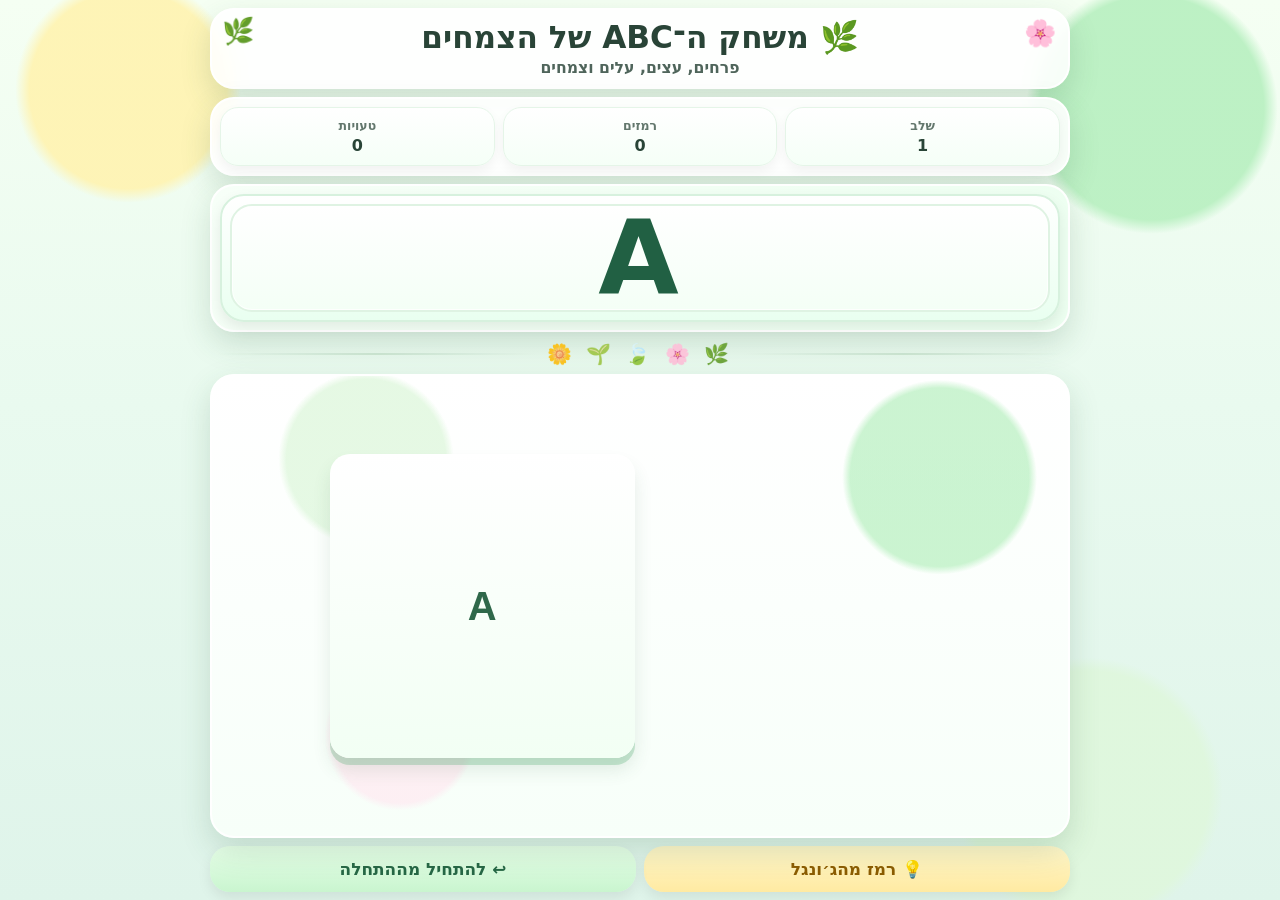
==== abc-game/index.html @ 8f7866b1 "Add ABC plants game" ====
<!DOCTYPE html><html lang="he" dir="rtl"><head><meta charset="UTF-8" /><meta name="viewport" content="width=device-width, initial-scale=1, viewport-fit=cover" /><title>משחק ה-ABC של הצמחים</title><style> :root{ --ink:#294437; --green:#2f9e63; --green2:#56c27e; --soft:#ecfff0; --soft2:#d8f5df; --bg1:#f5fff3; --bg2:#dff4ea; --shadow:0 12px 30px rgba(52,98,68,.18); } *{box-sizing:border-box;-webkit-tap-highlight-color:transparent} html,body{ margin:0; width:100%; height:100%; overflow:hidden; font-family:system-ui,-apple-system,"Segoe UI",Arial,sans-serif; color:var(--ink); background: radial-gradient(circle at 10% 10%, rgba(255,243,176,.9) 0 7%, transparent 8%), radial-gradient(circle at 90% 12%, rgba(186,240,194,.95) 0 8%, transparent 9%), radial-gradient(circle at 85% 88%, rgba(223,247,221,.95) 0 9%, transparent 10%), linear-gradient(180deg,var(--bg1) 0%, #e9faef 45%, var(--bg2) 100%); } body{ padding: max(8px, env(safe-area-inset-top)) max(8px, env(safe-area-inset-right)) max(8px, env(safe-area-inset-bottom)) max(8px, env(safe-area-inset-left)); } .app{ width:min(860px,100%); height:calc(100dvh - 16px); margin:0 auto; display:grid; grid-template-rows:auto auto auto auto 1fr auto; gap:8px; } .card{ background:rgba(255,255,255,.88); border:2px solid rgba(255,255,255,.96); border-radius:24px; box-shadow:var(--shadow); backdrop-filter:blur(10px); } header{ text-align:center; padding:10px 14px; background:linear-gradient(135deg,#ffffff, #edfce8 40%, #dbf6e4 100%); position:relative; overflow:hidden; } header::before, header::after{ position:absolute; font-size:26px; opacity:.95; } header::before{content:"🌿";top:6px;left:10px} header::after{content:"🌸";top:8px;right:12px} h1{ margin:0; font-size:clamp(1.25rem,4.5vw,1.95rem); line-height:1.1; } .subtitle{ margin-top:4px; font-size:clamp(.8rem,2.5vw,.98rem); opacity:.82; font-weight:700; } .status{ display:grid; grid-template-columns:1fr 1fr 1fr; gap:8px; padding:8px; } .box{ background:linear-gradient(180deg,#fff,#f5fff7); border-radius:18px; text-align:center; padding:10px 8px; box-shadow:0 5px 12px rgba(0,0,0,.05); font-weight:900; border:1px solid #e5f5e8; } .box .small{ display:block; margin-bottom:3px; font-size:.78rem; opacity:.72; font-weight:700; } .new-letter-card{ padding:8px; background:linear-gradient(135deg,#f7fff8,#ecfff0); } .new-letter-btn{ width:100%; border:0; border-radius:24px; padding:8px; font:inherit; cursor:pointer; color:var(--ink); background:linear-gradient(180deg,#ffffff,#e9fff0); box-shadow:0 6px 14px rgba(0,0,0,.08); border:2px solid #d7f1de; display:block; } .new-letter-big{ min-height:108px; border-radius:22px; display:grid; place-items:center; background:linear-gradient(180deg,#ffffff,#f4fff6); border:2px solid #dff3e3; box-shadow:inset 0 0 0 1px rgba(255,255,255,.8); font-size:clamp(4rem,16vw,6.5rem); font-weight:900; line-height:1; color:#216043; letter-spacing:.03em; } .divider-strip{ display:grid; grid-template-columns:1fr auto 1fr; align-items:center; gap:10px; padding:2px 6px 0; } .divider-line{ height:2px; border-radius:999px; background:linear-gradient(90deg, transparent, #cfe8d5, transparent); } .divider-decor{ font-size:clamp(1rem,3vw,1.25rem); letter-spacing:4px; opacity:.85; white-space:nowrap; } .board-wrap{ min-height:0; display:grid; place-items:center; padding:8px; background: radial-gradient(circle at 18% 18%, rgba(223,247,221,.8) 0 10%, transparent 11%), radial-gradient(circle at 85% 22%, rgba(186,240,194,.75) 0 11%, transparent 12%), radial-gradient(circle at 22% 78%, rgba(255,231,240,.65) 0 9%, transparent 10%), linear-gradient(180deg,#fff, #f7fff9); } .board{ width:min(100%,620px); height:100%; display:grid; align-content:center; justify-content:center; gap:clamp(6px,1.3vw,11px); direction:ltr; } .letter{ min-width:42px; min-height:42px; aspect-ratio:1; border:0; border-radius:20px; background:linear-gradient(180deg,#ffffff,#f2fff4); color:#2f684a; box-shadow: 0 7px 0 rgba(78,168,108,.28), 0 12px 18px rgba(52,98,68,.12); font-size:clamp(1.35rem,5vw,2.5rem); font-weight:900; cursor:pointer; user-select:none; touch-action:manipulation; transition:transform .12s ease, box-shadow .12s ease, background .2s ease, opacity .2s ease; } .letter:active{ transform:translateY(4px) scale(.98); box-shadow: 0 2px 0 rgba(78,168,108,.25), 0 5px 10px rgba(52,98,68,.10); } .letter.done{ background:linear-gradient(180deg,#dcfff0,#c8ffe8); color:#167b58; opacity:.92; box-shadow: 0 4px 0 rgba(78,194,140,.25), 0 8px 12px rgba(78,194,140,.10); pointer-events:none; } .letter.wrong{ animation:shake .28s linear; background:linear-gradient(180deg,#ffe8ef,#ffd3df); color:#b23658; } .letter.hinting{ position:relative; z-index:2; animation:pulse 1s ease-in-out 3; background:linear-gradient(180deg,#fff8d5,#fff0a7); outline:4px solid rgba(255,205,82,.45); } .buttons{ display:grid; grid-template-columns:1fr 1fr; gap:8px; } .action{ width:100%; border:0; border-radius:20px; padding:13px 8px; font:inherit; font-size:clamp(.92rem,2.8vw,1.06rem); font-weight:900; cursor:pointer; box-shadow:0 6px 14px rgba(0,0,0,.08); } .hint-button{ background:linear-gradient(180deg,#fff7cb,#ffeaa2); color:#8c5c00; } .reset-button{ background:linear-gradient(180deg,#e8ffe9,#c9f5cf); color:#266745; } .overlay{ position:fixed; inset:0; z-index:25; display:none; place-items:center; padding:18px; background:rgba(38,82,58,.28); backdrop-filter:blur(6px); } .overlay.show{display:grid} .modal{ width:min(450px,100%); padding:24px 18px; border-radius:30px; background:linear-gradient(180deg,#fff, #f6fff8 60%, #edf9f2); box-shadow:0 24px 70px rgba(30,41,59,.25); text-align:center; border:2px solid #fff; } .modal .big-guide{ font-size:56px; margin-bottom:6px; } .modal h2{ margin:0 0 8px; font-size:clamp(1.75rem,8vw,2.9rem); color:#2f7a52; } .modal p{ margin:0 0 18px; font-size:1rem; font-weight:700; line-height:1.5; } .modal button{ width:100%; border:0; border-radius:18px; padding:14px; font:inherit; font-weight:900; cursor:pointer; } .continue-button{ background:linear-gradient(180deg,#56c27e,#2f9e63); color:#fff; } .confirm-buttons{ display:grid; grid-template-columns:1fr 1fr; gap:8px; } .no-button{ background:#ecf5ef; color:var(--ink); } .yes-button{ background:#2f9e63; color:#fff; } .celebration{ position:fixed; inset:0; z-index:15; overflow:hidden; pointer-events:none; } .confetti{ position:absolute; top:-30px; font-size:24px; animation:fall 1.9s linear forwards; } @keyframes shake{ 0%,100%{transform:translateX(0)} 25%{transform:translateX(-7px)} 75%{transform:translateX(7px)} } @keyframes pulse{ 0%,100%{transform:scale(1)} 50%{transform:scale(1.12)} } @keyframes fall{ to{ transform:translateY(110vh) rotate(600deg); opacity:.9; } } @media (max-width:720px){ .new-letter-big{ min-height:92px; } } @media (max-width:560px){ .app{ height:calc(100dvh - 12px); gap:6px; } .card{border-radius:18px} header{padding:8px 10px} .status{padding:6px;gap:6px} .box{padding:8px 4px} .board-wrap{padding:6px} .letter{border-radius:15px} .action{padding:11px 5px} } @media (max-height:700px){ .subtitle{display:none} header{padding-block:6px} .board{gap:5px} .action{padding:9px 5px} .new-letter-big{min-height:76px;font-size:clamp(3.1rem,12vw,4.8rem)} } </style></head><body><main class="app"><header class="card"><h1>🌿 משחק ה־ABC של הצמחים</h1><div class="subtitle">פרחים, עצים, עלים וצמחים</div></header><section class="card status"><div class="box"><span class="small">שלב</span><span id="levelBox">1</span></div><div class="box"><span class="small">רמזים</span><span id="hintCount">0</span></div><div class="box"><span class="small">טעויות</span><span id="wrongCount">0</span></div></section><section class="card new-letter-card"><button id="newLetterBtn" class="new-letter-btn" type="button" aria-label="האות החדשה של השלב"><div class="new-letter-big" id="newLetterText">A</div></button></section><section class="divider-strip" aria-hidden="true"><div class="divider-line"></div><div class="divider-decor">🌿 🌸 🍃 🌱 🌼</div><div class="divider-line"></div></section><section class="card board-wrap"><div id="board" class="board" aria-label="לוח אותיות"></div></section><div class="buttons"><button id="hintBtn" class="action hint-button" type="button">💡 רמז מהג׳ונגל</button><button id="resetBtn" class="action reset-button" type="button">↩️ להתחיל מההתחלה</button></div></main><div id="celebration" class="celebration" aria-hidden="true"></div><div id="resultOverlay" class="overlay" role="dialog" aria-modal="true"><div class="modal"><div class="big-guide">🪴</div><h2 id="resultTitle">כל הכבוד! 🎉</h2><p id="resultText"></p><button id="nextBtn" class="continue-button" type="button">המשך</button></div></div><div id="resetOverlay" class="overlay" role="dialog" aria-modal="true"><div class="modal"><div class="big-guide">🌸</div><h2>להתחיל מההתחלה?</h2><p>אם תלחצי כן, נחזור לשלב הראשון שבו יש רק את האות A.</p><div class="confirm-buttons"><button id="cancelResetBtn" class="no-button" type="button">לא</button><button id="confirmResetBtn" class="yes-button" type="button">כן</button></div></div></div><script> (() => { const alphabet = "ABCDEFGHIJKLMNOPQRSTUVWXYZ".split(""); const board = document.getElementById("board"); const levelBox = document.getElementById("levelBox"); const hintCountEl = document.getElementById("hintCount"); const wrongCountEl = document.getElementById("wrongCount"); const newLetterText = document.getElementById("newLetterText"); const newLetterBtn = document.getElementById("newLetterBtn"); const hintBtn = document.getElementById("hintBtn"); const resetBtn = document.getElementById("resetBtn"); const resultOverlay = document.getElementById("resultOverlay"); const resultTitle = document.getElementById("resultTitle"); const resultText = document.getElementById("resultText"); const nextBtn = document.getElementById("nextBtn"); const resetOverlay = document.getElementById("resetOverlay"); const cancelResetBtn = document.getElementById("cancelResetBtn"); const confirmResetBtn = document.getElementById("confirmResetBtn"); const celebration = document.getElementById("celebration"); let stageSize = Number(localStorage.getItem("abc-share-plants-visible") || 1); stageSize = Math.max(1, Math.min(stageSize, 26)); let expectedIndex = 0; let hintClicks = 0; let wrongClicks = 0; let hintStage = 0; let inactivityTimer = null; let boardPassed = false; function speakLetter(letter) { if (!("speechSynthesis" in window)) return; window.speechSynthesis.cancel(); const utterance = new SpeechSynthesisUtterance(letter); utterance.lang = "en-US"; utterance.rate = 0.7; utterance.pitch = 1; utterance.volume = 1; const voices = window.speechSynthesis.getVoices(); const englishVoice = voices.find( voice => voice.lang && voice.lang.toLowerCase() === "en-us" ) || voices.find( voice => voice.lang && voice.lang.toLowerCase().startsWith("en") ); if (englishVoice) utterance.voice = englishVoice; window.speechSynthesis.speak(utterance); } function currentLetters() { return alphabet.slice(0, stageSize); } function newestLetter() { return alphabet[stageSize - 1]; } function updateNewLetterCard() { newLetterText.textContent = newestLetter(); } function shuffle(items) { const arr = [...items]; for (let i = arr.length - 1; i > 0; i--) { const j = Math.floor(Math.random() * (i + 1)); [arr[i], arr[j]] = [arr[j], arr[i]]; } return arr; } function columnsFor(total) { if (total <= 4) return 2; if (total <= 9) return 3; if (total <= 16) return 4; if (total <= 25) return 5; return 6; } function jungleSay(text) { } function resetBoardState() { expectedIndex = 0; hintClicks = 0; wrongClicks = 0; hintStage = 0; boardPassed = false; hintCountEl.textContent = "0"; wrongCountEl.textContent = "0"; levelBox.textContent = String(stageSize); updateNewLetterCard(); resultOverlay.classList.remove("show"); resetOverlay.classList.remove("show"); renderBoard(); updateStartMessage(); resetIdleHint(); } function renderBoard() { const letters = currentLetters(); board.innerHTML = ""; board.style.gridTemplateColumns = `repeat(${columnsFor(letters.length)}, minmax(42px, 1fr))`; shuffle(letters).forEach(letter => { const button = document.createElement("button"); button.type = "button"; button.className = "letter"; button.textContent = letter; button.dataset.letter = letter; button.addEventListener("click", () => choose(button, letter)); board.appendChild(button); }); } function updateStartMessage() { if (stageSize === 1) { jungleSay("היי! אני צמח הג׳ונגל. לחצי על A כדי להתחיל 🌱"); } else { jungleSay("קדימה! איזו אות מתחילה את ה־ABC? 🍃"); } } function choose(button, letter) { speakLetter(letter); const letters = currentLetters(); const wanted = letters[expectedIndex]; clearTimeout(inactivityTimer); if (letter === wanted) { button.classList.remove("hinting"); button.classList.add("done"); expectedIndex++; hintStage = 0; if (expectedIndex === letters.length) { jungleSay("יופי! סיימת את כל הלוח! 🌴"); setTimeout(finishBoard, 300); return; } const previous = letters[expectedIndex - 1]; jungleSay(`כל הכבוד! מה בא אחרי ${previous}? 🌿`); resetIdleHint(); return; } wrongClicks++; wrongCountEl.textContent = String(wrongClicks); button.classList.remove("wrong"); void button.offsetWidth; button.classList.add("wrong"); jungleSay("אופס, זו לא האות הנכונה. נסי שוב 🍃"); setTimeout(() => { button.classList.remove("wrong"); }, 320); resetIdleHint(); } function showHint() { const letters = currentLetters(); if (expectedIndex >= letters.length) return; hintClicks++; hintCountEl.textContent = String(hintClicks); const wanted = letters[expectedIndex]; if (hintStage === 0) { if (expectedIndex === 0) { jungleSay("רמז מהג׳ונגל: ה־ABC מתחיל באות A 🌱"); } else { const previous = letters[expectedIndex - 1]; jungleSay(`רמז: מה בא אחרי ${previous}? 🌿`); } hintStage = 1; resetIdleHint(); return; } const button = [...board.children].find(item => item.dataset.letter === wanted); if (!button) return; button.classList.remove("hinting"); void button.offsetWidth; button.classList.add("hinting"); jungleSay("אני מראה לך את האות הנכונה עכשיו 💡🍃"); hintStage = 2; setTimeout(() => { button.classList.remove("hinting"); }, 3000); resetIdleHint(); } function finishBoard() { clearTimeout(inactivityTimer); const perfect = hintClicks === 0 && wrongClicks === 0; boardPassed = perfect; if (perfect) { confetti(); if (stageSize < 26) { resultTitle.textContent = "כל הכבוד! 🎉"; resultText.textContent = `סיימת את שלב ${stageSize} בלי רמזים ובלי טעויות. הצמחים גאים בך! עכשיו עוברים לשלב ${stageSize + 1}.`; nextBtn.textContent = "לשלב הבא"; } else { resultTitle.textContent = "אלופה! 🏆"; resultText.textContent = "סיימת את כל האותיות מ־A עד Z בלי רמזים ובלי טעויות. כל הצמחים גאים בך!"; nextBtn.textContent = "לשחק שוב"; } } else { resultTitle.textContent = "ננסה שוב 😊"; resultText.textContent = `בלוח הזה היו ${hintClicks} רמזים ו־${wrongClicks} טעויות. כדי לעבור שלב צריך לסיים בלי רמזים ובלי טעויות.`; nextBtn.textContent = "לנסות שוב"; } resultOverlay.classList.add("show"); } function continueAfterBoard() { resultOverlay.classList.remove("show"); if (boardPassed) { stageSize = stageSize < 26 ? stageSize + 1 : 1; localStorage.setItem("abc-share-plants-visible", String(stageSize)); } resetBoardState(); } function resetIdleHint() { clearTimeout(inactivityTimer); inactivityTimer = setTimeout(() => { const letters = currentLetters(); if (expectedIndex >= letters.length) return; if (expectedIndex === 0) { jungleSay("נתקעת? אפשר ללחוץ על רמז מהג׳ונגל 💡"); } else { const previous = letters[expectedIndex - 1]; jungleSay(`נתקעת? מה בא אחרי ${previous}? 🌿`); } hintStage = Math.max(hintStage, 1); }, 7000); } function confetti() { celebration.innerHTML = ""; const symbols = ["⭐","🌿","🍃","🌱","🌸","🌼","🌺","🪴","🌴","🌳","🎉"]; for (let i = 0; i < 26; i++) { const piece = document.createElement("span"); piece.className = "confetti"; piece.textContent = symbols[Math.floor(Math.random() * symbols.length)]; piece.style.left = Math.random() * 100 + "vw"; piece.style.animationDelay = Math.random() * .5 + "s"; piece.style.animationDuration = (1.3 + Math.random() * 1.2) + "s"; celebration.appendChild(piece); } setTimeout(() => { celebration.innerHTML = ""; }, 2900); } hintBtn.addEventListener("click", showHint); newLetterBtn.addEventListener("click", () => { speakLetter(newestLetter()); }); resetBtn.addEventListener("click", () => { resetOverlay.classList.add("show"); }); cancelResetBtn.addEventListener("click", () => { resetOverlay.classList.remove("show"); }); confirmResetBtn.addEventListener("click", () => { stageSize = 1; localStorage.setItem("abc-share-plants-visible", "1"); resetBoardState(); }); nextBtn.addEventListener("click", continueAfterBoard); if ("speechSynthesis" in window) { window.speechSynthesis.getVoices(); } resetBoardState(); })(); </script></body></html>
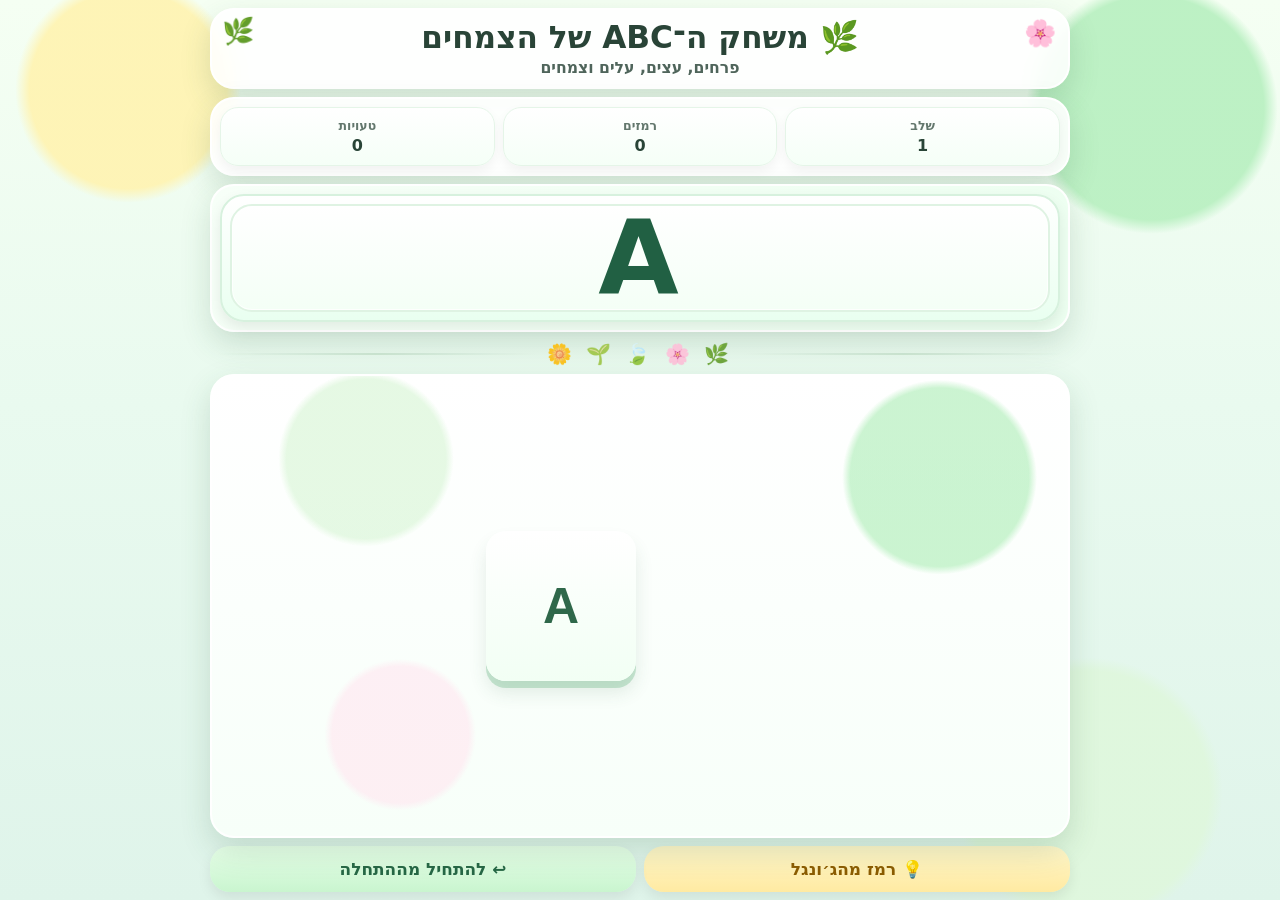
==== commit ee7155c8: "Fix mobile grid overflow and letter speech" ====
--- a/abc-game/index.html
+++ b/abc-game/index.html
@@ -1 +1 @@
-<!DOCTYPE html><html lang="he" dir="rtl"><head><meta charset="UTF-8" /><meta name="viewport" content="width=device-width, initial-scale=1, viewport-fit=cover" /><title>משחק ה-ABC של הצמחים</title><style> :root{ --ink:#294437; --green:#2f9e63; --green2:#56c27e; --soft:#ecfff0; --soft2:#d8f5df; --bg1:#f5fff3; --bg2:#dff4ea; --shadow:0 12px 30px rgba(52,98,68,.18); } *{box-sizing:border-box;-webkit-tap-highlight-color:transparent} html,body{ margin:0; width:100%; height:100%; overflow:hidden; font-family:system-ui,-apple-system,"Segoe UI",Arial,sans-serif; color:var(--ink); background: radial-gradient(circle at 10% 10%, rgba(255,243,176,.9) 0 7%, transparent 8%), radial-gradient(circle at 90% 12%, rgba(186,240,194,.95) 0 8%, transparent 9%), radial-gradient(circle at 85% 88%, rgba(223,247,221,.95) 0 9%, transparent 10%), linear-gradient(180deg,var(--bg1) 0%, #e9faef 45%, var(--bg2) 100%); } body{ padding: max(8px, env(safe-area-inset-top)) max(8px, env(safe-area-inset-right)) max(8px, env(safe-area-inset-bottom)) max(8px, env(safe-area-inset-left)); } .app{ width:min(860px,100%); height:calc(100dvh - 16px); margin:0 auto; display:grid; grid-template-rows:auto auto auto auto 1fr auto; gap:8px; } .card{ background:rgba(255,255,255,.88); border:2px solid rgba(255,255,255,.96); border-radius:24px; box-shadow:var(--shadow); backdrop-filter:blur(10px); } header{ text-align:center; padding:10px 14px; background:linear-gradient(135deg,#ffffff, #edfce8 40%, #dbf6e4 100%); position:relative; overflow:hidden; } header::before, header::after{ position:absolute; font-size:26px; opacity:.95; } header::before{content:"🌿";top:6px;left:10px} header::after{content:"🌸";top:8px;right:12px} h1{ margin:0; font-size:clamp(1.25rem,4.5vw,1.95rem); line-height:1.1; } .subtitle{ margin-top:4px; font-size:clamp(.8rem,2.5vw,.98rem); opacity:.82; font-weight:700; } .status{ display:grid; grid-template-columns:1fr 1fr 1fr; gap:8px; padding:8px; } .box{ background:linear-gradient(180deg,#fff,#f5fff7); border-radius:18px; text-align:center; padding:10px 8px; box-shadow:0 5px 12px rgba(0,0,0,.05); font-weight:900; border:1px solid #e5f5e8; } .box .small{ display:block; margin-bottom:3px; font-size:.78rem; opacity:.72; font-weight:700; } .new-letter-card{ padding:8px; background:linear-gradient(135deg,#f7fff8,#ecfff0); } .new-letter-btn{ width:100%; border:0; border-radius:24px; padding:8px; font:inherit; cursor:pointer; color:var(--ink); background:linear-gradient(180deg,#ffffff,#e9fff0); box-shadow:0 6px 14px rgba(0,0,0,.08); border:2px solid #d7f1de; display:block; } .new-letter-big{ min-height:108px; border-radius:22px; display:grid; place-items:center; background:linear-gradient(180deg,#ffffff,#f4fff6); border:2px solid #dff3e3; box-shadow:inset 0 0 0 1px rgba(255,255,255,.8); font-size:clamp(4rem,16vw,6.5rem); font-weight:900; line-height:1; color:#216043; letter-spacing:.03em; } .divider-strip{ display:grid; grid-template-columns:1fr auto 1fr; align-items:center; gap:10px; padding:2px 6px 0; } .divider-line{ height:2px; border-radius:999px; background:linear-gradient(90deg, transparent, #cfe8d5, transparent); } .divider-decor{ font-size:clamp(1rem,3vw,1.25rem); letter-spacing:4px; opacity:.85; white-space:nowrap; } .board-wrap{ min-height:0; display:grid; place-items:center; padding:8px; background: radial-gradient(circle at 18% 18%, rgba(223,247,221,.8) 0 10%, transparent 11%), radial-gradient(circle at 85% 22%, rgba(186,240,194,.75) 0 11%, transparent 12%), radial-gradient(circle at 22% 78%, rgba(255,231,240,.65) 0 9%, transparent 10%), linear-gradient(180deg,#fff, #f7fff9); } .board{ width:min(100%,620px); height:100%; display:grid; align-content:center; justify-content:center; gap:clamp(6px,1.3vw,11px); direction:ltr; } .letter{ min-width:42px; min-height:42px; aspect-ratio:1; border:0; border-radius:20px; background:linear-gradient(180deg,#ffffff,#f2fff4); color:#2f684a; box-shadow: 0 7px 0 rgba(78,168,108,.28), 0 12px 18px rgba(52,98,68,.12); font-size:clamp(1.35rem,5vw,2.5rem); font-weight:900; cursor:pointer; user-select:none; touch-action:manipulation; transition:transform .12s ease, box-shadow .12s ease, background .2s ease, opacity .2s ease; } .letter:active{ transform:translateY(4px) scale(.98); box-shadow: 0 2px 0 rgba(78,168,108,.25), 0 5px 10px rgba(52,98,68,.10); } .letter.done{ background:linear-gradient(180deg,#dcfff0,#c8ffe8); color:#167b58; opacity:.92; box-shadow: 0 4px 0 rgba(78,194,140,.25), 0 8px 12px rgba(78,194,140,.10); pointer-events:none; } .letter.wrong{ animation:shake .28s linear; background:linear-gradient(180deg,#ffe8ef,#ffd3df); color:#b23658; } .letter.hinting{ position:relative; z-index:2; animation:pulse 1s ease-in-out 3; background:linear-gradient(180deg,#fff8d5,#fff0a7); outline:4px solid rgba(255,205,82,.45); } .buttons{ display:grid; grid-template-columns:1fr 1fr; gap:8px; } .action{ width:100%; border:0; border-radius:20px; padding:13px 8px; font:inherit; font-size:clamp(.92rem,2.8vw,1.06rem); font-weight:900; cursor:pointer; box-shadow:0 6px 14px rgba(0,0,0,.08); } .hint-button{ background:linear-gradient(180deg,#fff7cb,#ffeaa2); color:#8c5c00; } .reset-button{ background:linear-gradient(180deg,#e8ffe9,#c9f5cf); color:#266745; } .overlay{ position:fixed; inset:0; z-index:25; display:none; place-items:center; padding:18px; background:rgba(38,82,58,.28); backdrop-filter:blur(6px); } .overlay.show{display:grid} .modal{ width:min(450px,100%); padding:24px 18px; border-radius:30px; background:linear-gradient(180deg,#fff, #f6fff8 60%, #edf9f2); box-shadow:0 24px 70px rgba(30,41,59,.25); text-align:center; border:2px solid #fff; } .modal .big-guide{ font-size:56px; margin-bottom:6px; } .modal h2{ margin:0 0 8px; font-size:clamp(1.75rem,8vw,2.9rem); color:#2f7a52; } .modal p{ margin:0 0 18px; font-size:1rem; font-weight:700; line-height:1.5; } .modal button{ width:100%; border:0; border-radius:18px; padding:14px; font:inherit; font-weight:900; cursor:pointer; } .continue-button{ background:linear-gradient(180deg,#56c27e,#2f9e63); color:#fff; } .confirm-buttons{ display:grid; grid-template-columns:1fr 1fr; gap:8px; } .no-button{ background:#ecf5ef; color:var(--ink); } .yes-button{ background:#2f9e63; color:#fff; } .celebration{ position:fixed; inset:0; z-index:15; overflow:hidden; pointer-events:none; } .confetti{ position:absolute; top:-30px; font-size:24px; animation:fall 1.9s linear forwards; } @keyframes shake{ 0%,100%{transform:translateX(0)} 25%{transform:translateX(-7px)} 75%{transform:translateX(7px)} } @keyframes pulse{ 0%,100%{transform:scale(1)} 50%{transform:scale(1.12)} } @keyframes fall{ to{ transform:translateY(110vh) rotate(600deg); opacity:.9; } } @media (max-width:720px){ .new-letter-big{ min-height:92px; } } @media (max-width:560px){ .app{ height:calc(100dvh - 12px); gap:6px; } .card{border-radius:18px} header{padding:8px 10px} .status{padding:6px;gap:6px} .box{padding:8px 4px} .board-wrap{padding:6px} .letter{border-radius:15px} .action{padding:11px 5px} } @media (max-height:700px){ .subtitle{display:none} header{padding-block:6px} .board{gap:5px} .action{padding:9px 5px} .new-letter-big{min-height:76px;font-size:clamp(3.1rem,12vw,4.8rem)} } </style></head><body><main class="app"><header class="card"><h1>🌿 משחק ה־ABC של הצמחים</h1><div class="subtitle">פרחים, עצים, עלים וצמחים</div></header><section class="card status"><div class="box"><span class="small">שלב</span><span id="levelBox">1</span></div><div class="box"><span class="small">רמזים</span><span id="hintCount">0</span></div><div class="box"><span class="small">טעויות</span><span id="wrongCount">0</span></div></section><section class="card new-letter-card"><button id="newLetterBtn" class="new-letter-btn" type="button" aria-label="האות החדשה של השלב"><div class="new-letter-big" id="newLetterText">A</div></button></section><section class="divider-strip" aria-hidden="true"><div class="divider-line"></div><div class="divider-decor">🌿 🌸 🍃 🌱 🌼</div><div class="divider-line"></div></section><section class="card board-wrap"><div id="board" class="board" aria-label="לוח אותיות"></div></section><div class="buttons"><button id="hintBtn" class="action hint-button" type="button">💡 רמז מהג׳ונגל</button><button id="resetBtn" class="action reset-button" type="button">↩️ להתחיל מההתחלה</button></div></main><div id="celebration" class="celebration" aria-hidden="true"></div><div id="resultOverlay" class="overlay" role="dialog" aria-modal="true"><div class="modal"><div class="big-guide">🪴</div><h2 id="resultTitle">כל הכבוד! 🎉</h2><p id="resultText"></p><button id="nextBtn" class="continue-button" type="button">המשך</button></div></div><div id="resetOverlay" class="overlay" role="dialog" aria-modal="true"><div class="modal"><div class="big-guide">🌸</div><h2>להתחיל מההתחלה?</h2><p>אם תלחצי כן, נחזור לשלב הראשון שבו יש רק את האות A.</p><div class="confirm-buttons"><button id="cancelResetBtn" class="no-button" type="button">לא</button><button id="confirmResetBtn" class="yes-button" type="button">כן</button></div></div></div><script> (() => { const alphabet = "ABCDEFGHIJKLMNOPQRSTUVWXYZ".split(""); const board = document.getElementById("board"); const levelBox = document.getElementById("levelBox"); const hintCountEl = document.getElementById("hintCount"); const wrongCountEl = document.getElementById("wrongCount"); const newLetterText = document.getElementById("newLetterText"); const newLetterBtn = document.getElementById("newLetterBtn"); const hintBtn = document.getElementById("hintBtn"); const resetBtn = document.getElementById("resetBtn"); const resultOverlay = document.getElementById("resultOverlay"); const resultTitle = document.getElementById("resultTitle"); const resultText = document.getElementById("resultText"); const nextBtn = document.getElementById("nextBtn"); const resetOverlay = document.getElementById("resetOverlay"); const cancelResetBtn = document.getElementById("cancelResetBtn"); const confirmResetBtn = document.getElementById("confirmResetBtn"); const celebration = document.getElementById("celebration"); let stageSize = Number(localStorage.getItem("abc-share-plants-visible") || 1); stageSize = Math.max(1, Math.min(stageSize, 26)); let expectedIndex = 0; let hintClicks = 0; let wrongClicks = 0; let hintStage = 0; let inactivityTimer = null; let boardPassed = false; function speakLetter(letter) { if (!("speechSynthesis" in window)) return; window.speechSynthesis.cancel(); const utterance = new SpeechSynthesisUtterance(letter); utterance.lang = "en-US"; utterance.rate = 0.7; utterance.pitch = 1; utterance.volume = 1; const voices = window.speechSynthesis.getVoices(); const englishVoice = voices.find( voice => voice.lang && voice.lang.toLowerCase() === "en-us" ) || voices.find( voice => voice.lang && voice.lang.toLowerCase().startsWith("en") ); if (englishVoice) utterance.voice = englishVoice; window.speechSynthesis.speak(utterance); } function currentLetters() { return alphabet.slice(0, stageSize); } function newestLetter() { return alphabet[stageSize - 1]; } function updateNewLetterCard() { newLetterText.textContent = newestLetter(); } function shuffle(items) { const arr = [...items]; for (let i = arr.length - 1; i > 0; i--) { const j = Math.floor(Math.random() * (i + 1)); [arr[i], arr[j]] = [arr[j], arr[i]]; } return arr; } function columnsFor(total) { if (total <= 4) return 2; if (total <= 9) return 3; if (total <= 16) return 4; if (total <= 25) return 5; return 6; } function jungleSay(text) { } function resetBoardState() { expectedIndex = 0; hintClicks = 0; wrongClicks = 0; hintStage = 0; boardPassed = false; hintCountEl.textContent = "0"; wrongCountEl.textContent = "0"; levelBox.textContent = String(stageSize); updateNewLetterCard(); resultOverlay.classList.remove("show"); resetOverlay.classList.remove("show"); renderBoard(); updateStartMessage(); resetIdleHint(); } function renderBoard() { const letters = currentLetters(); board.innerHTML = ""; board.style.gridTemplateColumns = `repeat(${columnsFor(letters.length)}, minmax(42px, 1fr))`; shuffle(letters).forEach(letter => { const button = document.createElement("button"); button.type = "button"; button.className = "letter"; button.textContent = letter; button.dataset.letter = letter; button.addEventListener("click", () => choose(button, letter)); board.appendChild(button); }); } function updateStartMessage() { if (stageSize === 1) { jungleSay("היי! אני צמח הג׳ונגל. לחצי על A כדי להתחיל 🌱"); } else { jungleSay("קדימה! איזו אות מתחילה את ה־ABC? 🍃"); } } function choose(button, letter) { speakLetter(letter); const letters = currentLetters(); const wanted = letters[expectedIndex]; clearTimeout(inactivityTimer); if (letter === wanted) { button.classList.remove("hinting"); button.classList.add("done"); expectedIndex++; hintStage = 0; if (expectedIndex === letters.length) { jungleSay("יופי! סיימת את כל הלוח! 🌴"); setTimeout(finishBoard, 300); return; } const previous = letters[expectedIndex - 1]; jungleSay(`כל הכבוד! מה בא אחרי ${previous}? 🌿`); resetIdleHint(); return; } wrongClicks++; wrongCountEl.textContent = String(wrongClicks); button.classList.remove("wrong"); void button.offsetWidth; button.classList.add("wrong"); jungleSay("אופס, זו לא האות הנכונה. נסי שוב 🍃"); setTimeout(() => { button.classList.remove("wrong"); }, 320); resetIdleHint(); } function showHint() { const letters = currentLetters(); if (expectedIndex >= letters.length) return; hintClicks++; hintCountEl.textContent = String(hintClicks); const wanted = letters[expectedIndex]; if (hintStage === 0) { if (expectedIndex === 0) { jungleSay("רמז מהג׳ונגל: ה־ABC מתחיל באות A 🌱"); } else { const previous = letters[expectedIndex - 1]; jungleSay(`רמז: מה בא אחרי ${previous}? 🌿`); } hintStage = 1; resetIdleHint(); return; } const button = [...board.children].find(item => item.dataset.letter === wanted); if (!button) return; button.classList.remove("hinting"); void button.offsetWidth; button.classList.add("hinting"); jungleSay("אני מראה לך את האות הנכונה עכשיו 💡🍃"); hintStage = 2; setTimeout(() => { button.classList.remove("hinting"); }, 3000); resetIdleHint(); } function finishBoard() { clearTimeout(inactivityTimer); const perfect = hintClicks === 0 && wrongClicks === 0; boardPassed = perfect; if (perfect) { confetti(); if (stageSize < 26) { resultTitle.textContent = "כל הכבוד! 🎉"; resultText.textContent = `סיימת את שלב ${stageSize} בלי רמזים ובלי טעויות. הצמחים גאים בך! עכשיו עוברים לשלב ${stageSize + 1}.`; nextBtn.textContent = "לשלב הבא"; } else { resultTitle.textContent = "אלופה! 🏆"; resultText.textContent = "סיימת את כל האותיות מ־A עד Z בלי רמזים ובלי טעויות. כל הצמחים גאים בך!"; nextBtn.textContent = "לשחק שוב"; } } else { resultTitle.textContent = "ננסה שוב 😊"; resultText.textContent = `בלוח הזה היו ${hintClicks} רמזים ו־${wrongClicks} טעויות. כדי לעבור שלב צריך לסיים בלי רמזים ובלי טעויות.`; nextBtn.textContent = "לנסות שוב"; } resultOverlay.classList.add("show"); } function continueAfterBoard() { resultOverlay.classList.remove("show"); if (boardPassed) { stageSize = stageSize < 26 ? stageSize + 1 : 1; localStorage.setItem("abc-share-plants-visible", String(stageSize)); } resetBoardState(); } function resetIdleHint() { clearTimeout(inactivityTimer); inactivityTimer = setTimeout(() => { const letters = currentLetters(); if (expectedIndex >= letters.length) return; if (expectedIndex === 0) { jungleSay("נתקעת? אפשר ללחוץ על רמז מהג׳ונגל 💡"); } else { const previous = letters[expectedIndex - 1]; jungleSay(`נתקעת? מה בא אחרי ${previous}? 🌿`); } hintStage = Math.max(hintStage, 1); }, 7000); } function confetti() { celebration.innerHTML = ""; const symbols = ["⭐","🌿","🍃","🌱","🌸","🌼","🌺","🪴","🌴","🌳","🎉"]; for (let i = 0; i < 26; i++) { const piece = document.createElement("span"); piece.className = "confetti"; piece.textContent = symbols[Math.floor(Math.random() * symbols.length)]; piece.style.left = Math.random() * 100 + "vw"; piece.style.animationDelay = Math.random() * .5 + "s"; piece.style.animationDuration = (1.3 + Math.random() * 1.2) + "s"; celebration.appendChild(piece); } setTimeout(() => { celebration.innerHTML = ""; }, 2900); } hintBtn.addEventListener("click", showHint); newLetterBtn.addEventListener("click", () => { speakLetter(newestLetter()); }); resetBtn.addEventListener("click", () => { resetOverlay.classList.add("show"); }); cancelResetBtn.addEventListener("click", () => { resetOverlay.classList.remove("show"); }); confirmResetBtn.addEventListener("click", () => { stageSize = 1; localStorage.setItem("abc-share-plants-visible", "1"); resetBoardState(); }); nextBtn.addEventListener("click", continueAfterBoard); if ("speechSynthesis" in window) { window.speechSynthesis.getVoices(); } resetBoardState(); })(); </script></body></html>+<!DOCTYPE html> <html lang="he" dir="rtl"> <head> <meta charset="UTF-8" /> <meta name="viewport" content="width=device-width, initial-scale=1, viewport-fit=cover" /> <title>משחק ה-ABC של הצמחים</title> <style> :root{ --ink:#294437; --green:#2f9e63; --green2:#56c27e; --soft:#ecfff0; --soft2:#d8f5df; --bg1:#f5fff3; --bg2:#dff4ea; --shadow:0 12px 30px rgba(52,98,68,.18); } *{box-sizing:border-box;-webkit-tap-highlight-color:transparent} html,body{ margin:0; width:100%; height:100%; overflow:hidden; font-family:system-ui,-apple-system,"Segoe UI",Arial,sans-serif; color:var(--ink); background: radial-gradient(circle at 10% 10%, rgba(255,243,176,.9) 0 7%, transparent 8%), radial-gradient(circle at 90% 12%, rgba(186,240,194,.95) 0 8%, transparent 9%), radial-gradient(circle at 85% 88%, rgba(223,247,221,.95) 0 9%, transparent 10%), linear-gradient(180deg,var(--bg1) 0%, #e9faef 45%, var(--bg2) 100%); } body{ padding: max(8px, env(safe-area-inset-top)) max(8px, env(safe-area-inset-right)) max(8px, env(safe-area-inset-bottom)) max(8px, env(safe-area-inset-left)); } .app{ width:min(860px,100%); height:calc(100dvh - 16px); margin:0 auto; display:grid; grid-template-rows:auto auto auto auto 1fr auto; gap:8px; } .card{ background:rgba(255,255,255,.88); border:2px solid rgba(255,255,255,.96); border-radius:24px; box-shadow:var(--shadow); backdrop-filter:blur(10px); } header{ text-align:center; padding:10px 14px; background:linear-gradient(135deg,#ffffff, #edfce8 40%, #dbf6e4 100%); position:relative; overflow:hidden; } header::before, header::after{ position:absolute; font-size:26px; opacity:.95; } header::before{content:"🌿";top:6px;left:10px} header::after{content:"🌸";top:8px;right:12px} h1{ margin:0; font-size:clamp(1.25rem,4.5vw,1.95rem); line-height:1.1; } .subtitle{ margin-top:4px; font-size:clamp(.8rem,2.5vw,.98rem); opacity:.82; font-weight:700; } .status{ display:grid; grid-template-columns:1fr 1fr 1fr; gap:8px; padding:8px; } .box{ background:linear-gradient(180deg,#fff,#f5fff7); border-radius:18px; text-align:center; padding:10px 8px; box-shadow:0 5px 12px rgba(0,0,0,.05); font-weight:900; border:1px solid #e5f5e8; } .box .small{ display:block; margin-bottom:3px; font-size:.78rem; opacity:.72; font-weight:700; } .new-letter-card{ padding:8px; background:linear-gradient(135deg,#f7fff8,#ecfff0); } .new-letter-btn{ width:100%; border:0; border-radius:24px; padding:8px; font:inherit; cursor:pointer; color:var(--ink); background:linear-gradient(180deg,#ffffff,#e9fff0); box-shadow:0 6px 14px rgba(0,0,0,.08); border:2px solid #d7f1de; display:block; } .new-letter-big{ min-height:108px; border-radius:22px; display:grid; place-items:center; background:linear-gradient(180deg,#ffffff,#f4fff6); border:2px solid #dff3e3; box-shadow:inset 0 0 0 1px rgba(255,255,255,.8); font-size:clamp(4rem,16vw,6.5rem); font-weight:900; line-height:1; color:#216043; letter-spacing:.03em; } .divider-strip{ display:grid; grid-template-columns:1fr auto 1fr; align-items:center; gap:10px; padding:2px 6px 0; } .divider-line{ height:2px; border-radius:999px; background:linear-gradient(90deg, transparent, #cfe8d5, transparent); } .divider-decor{ font-size:clamp(1rem,3vw,1.25rem); letter-spacing:4px; opacity:.85; white-space:nowrap; } .board-wrap{ min-height:0; overflow:hidden; display:grid; place-items:center; padding:8px; background: radial-gradient(circle at 18% 18%, rgba(223,247,221,.8) 0 10%, transparent 11%), radial-gradient(circle at 85% 22%, rgba(186,240,194,.75) 0 11%, transparent 12%), radial-gradient(circle at 22% 78%, rgba(255,231,240,.65) 0 9%, transparent 10%), linear-gradient(180deg,#fff, #f7fff9); } .board{ width:fit-content; max-width:100%; display:grid; align-content:center; justify-content:center; direction:ltr; margin:auto; } .letter{ width:100%; height:100%; min-width:0; min-height:0; border:0; border-radius:20px; background:linear-gradient(180deg,#ffffff,#f2fff4); color:#2f684a; box-shadow: 0 7px 0 rgba(78,168,108,.28), 0 12px 18px rgba(52,98,68,.12); font-size:clamp(1.35rem,5vw,2.5rem); font-weight:900; cursor:pointer; user-select:none; touch-action:manipulation; transition:transform .12s ease, box-shadow .12s ease, background .2s ease, opacity .2s ease; } .letter:active{ transform:translateY(4px) scale(.98); box-shadow: 0 2px 0 rgba(78,168,108,.25), 0 5px 10px rgba(52,98,68,.10); } .letter.done{ background:linear-gradient(180deg,#dcfff0,#c8ffe8); color:#167b58; opacity:.92; box-shadow: 0 4px 0 rgba(78,194,140,.25), 0 8px 12px rgba(78,194,140,.10); pointer-events:none; } .letter.wrong{ animation:shake .28s linear; background:linear-gradient(180deg,#ffe8ef,#ffd3df); color:#b23658; } .letter.hinting{ position:relative; z-index:2; animation:pulse 1s ease-in-out 3; background:linear-gradient(180deg,#fff8d5,#fff0a7); outline:4px solid rgba(255,205,82,.45); } .buttons{ display:grid; grid-template-columns:1fr 1fr; gap:8px; } .action{ width:100%; border:0; border-radius:20px; padding:13px 8px; font:inherit; font-size:clamp(.92rem,2.8vw,1.06rem); font-weight:900; cursor:pointer; box-shadow:0 6px 14px rgba(0,0,0,.08); } .hint-button{ background:linear-gradient(180deg,#fff7cb,#ffeaa2); color:#8c5c00; } .reset-button{ background:linear-gradient(180deg,#e8ffe9,#c9f5cf); color:#266745; } .overlay{ position:fixed; inset:0; z-index:25; display:none; place-items:center; padding:18px; background:rgba(38,82,58,.28); backdrop-filter:blur(6px); } .overlay.show{display:grid} .modal{ width:min(450px,100%); padding:24px 18px; border-radius:30px; background:linear-gradient(180deg,#fff, #f6fff8 60%, #edf9f2); box-shadow:0 24px 70px rgba(30,41,59,.25); text-align:center; border:2px solid #fff; } .modal .big-guide{ font-size:56px; margin-bottom:6px; } .modal h2{ margin:0 0 8px; font-size:clamp(1.75rem,8vw,2.9rem); color:#2f7a52; } .modal p{ margin:0 0 18px; font-size:1rem; font-weight:700; line-height:1.5; } .modal button{ width:100%; border:0; border-radius:18px; padding:14px; font:inherit; font-weight:900; cursor:pointer; } .continue-button{ background:linear-gradient(180deg,#56c27e,#2f9e63); color:#fff; } .confirm-buttons{ display:grid; grid-template-columns:1fr 1fr; gap:8px; } .no-button{ background:#ecf5ef; color:var(--ink); } .yes-button{ background:#2f9e63; color:#fff; } .celebration{ position:fixed; inset:0; z-index:15; overflow:hidden; pointer-events:none; } .confetti{ position:absolute; top:-30px; font-size:24px; animation:fall 1.9s linear forwards; } @keyframes shake{ 0%,100%{transform:translateX(0)} 25%{transform:translateX(-7px)} 75%{transform:translateX(7px)} } @keyframes pulse{ 0%,100%{transform:scale(1)} 50%{transform:scale(1.12)} } @keyframes fall{ to{ transform:translateY(110vh) rotate(600deg); opacity:.9; } } @media (max-width:720px){ .new-letter-big{ min-height:92px; } } @media (max-width:560px){ .app{ height:calc(100dvh - 12px); gap:6px; } .card{border-radius:18px} header{padding:8px 10px} .status{padding:6px;gap:6px} .box{padding:8px 4px} .board-wrap{padding:6px} .letter{border-radius:15px} .action{padding:11px 5px} } @media (max-height:700px){ .subtitle{display:none} header{padding-block:6px} .board{gap:5px} .action{padding:9px 5px} .new-letter-big{min-height:76px;font-size:clamp(3.1rem,12vw,4.8rem)} } </style> </head> <body> <main class="app"> <header class="card"> <h1>🌿 משחק ה־ABC של הצמחים</h1> <div class="subtitle">פרחים, עצים, עלים וצמחים</div> </header> <section class="card status"> <div class="box"> <span class="small">שלב</span> <span id="levelBox">1</span> </div> <div class="box"> <span class="small">רמזים</span> <span id="hintCount">0</span> </div> <div class="box"> <span class="small">טעויות</span> <span id="wrongCount">0</span> </div> </section> <section class="card new-letter-card"> <button id="newLetterBtn" class="new-letter-btn" type="button" aria-label="האות החדשה של השלב"> <div class="new-letter-big" id="newLetterText">A</div> </button> </section> <section class="divider-strip" aria-hidden="true"> <div class="divider-line"></div> <div class="divider-decor">🌿 🌸 🍃 🌱 🌼</div> <div class="divider-line"></div> </section> <section class="card board-wrap"> <div id="board" class="board" aria-label="לוח אותיות"></div> </section> <div class="buttons"> <button id="hintBtn" class="action hint-button" type="button">💡 רמז מהג׳ונגל</button> <button id="resetBtn" class="action reset-button" type="button">↩️ להתחיל מההתחלה</button> </div> </main> <div id="celebration" class="celebration" aria-hidden="true"></div> <div id="resultOverlay" class="overlay" role="dialog" aria-modal="true"> <div class="modal"> <div class="big-guide">🪴</div> <h2 id="resultTitle">כל הכבוד! 🎉</h2> <p id="resultText"></p> <button id="nextBtn" class="continue-button" type="button">המשך</button> </div> </div> <div id="resetOverlay" class="overlay" role="dialog" aria-modal="true"> <div class="modal"> <div class="big-guide">🌸</div> <h2>להתחיל מההתחלה?</h2> <p>אם תלחצי כן, נחזור לשלב הראשון שבו יש רק את האות A.</p> <div class="confirm-buttons"> <button id="cancelResetBtn" class="no-button" type="button">לא</button> <button id="confirmResetBtn" class="yes-button" type="button">כן</button> </div> </div> </div> <script> (() => { const alphabet = "ABCDEFGHIJKLMNOPQRSTUVWXYZ".split(""); const boardWrap = document.querySelector(".board-wrap"); const board = document.getElementById("board"); const levelBox = document.getElementById("levelBox"); const hintCountEl = document.getElementById("hintCount"); const wrongCountEl = document.getElementById("wrongCount"); const newLetterText = document.getElementById("newLetterText"); const newLetterBtn = document.getElementById("newLetterBtn"); const hintBtn = document.getElementById("hintBtn"); const resetBtn = document.getElementById("resetBtn"); const resultOverlay = document.getElementById("resultOverlay"); const resultTitle = document.getElementById("resultTitle"); const resultText = document.getElementById("resultText"); const nextBtn = document.getElementById("nextBtn"); const resetOverlay = document.getElementById("resetOverlay"); const cancelResetBtn = document.getElementById("cancelResetBtn"); const confirmResetBtn = document.getElementById("confirmResetBtn"); const celebration = document.getElementById("celebration"); let stageSize = Number(localStorage.getItem("abc-share-plants-visible") || 1); stageSize = Math.max(1, Math.min(stageSize, 26)); let expectedIndex = 0; let hintClicks = 0; let wrongClicks = 0; let hintStage = 0; let inactivityTimer = null; let boardPassed = false; let preferredVoice = null; let activeUtterance = null; function resolveVoice() { if (!("speechSynthesis" in window)) return; const voices = window.speechSynthesis.getVoices(); preferredVoice = voices.find(voice => voice.lang && voice.lang.toLowerCase() === "en-us") || voices.find(voice => voice.lang && voice.lang.toLowerCase().startsWith("en")) || null; } function makeUtterance(letter) { const utterance = new SpeechSynthesisUtterance(letter); utterance.lang = "en-US"; utterance.rate = 0.7; utterance.pitch = 1; utterance.volume = 1; if (preferredVoice) utterance.voice = preferredVoice; return utterance; } function speakLetter(letter) { if (!("speechSynthesis" in window)) return; const synth = window.speechSynthesis; if (synth.paused) synth.resume(); synth.cancel(); const utterance = makeUtterance(letter); activeUtterance = utterance; utterance.onend = utterance.onerror = () => { if (activeUtterance === utterance) activeUtterance = null; }; synth.speak(utterance); } function currentLetters() { return alphabet.slice(0, stageSize); } function newestLetter() { return alphabet[stageSize - 1]; } function updateNewLetterCard() { newLetterText.textContent = newestLetter(); } function shuffle(items) { const arr = [...items]; for (let i = arr.length - 1; i > 0; i--) { const j = Math.floor(Math.random() * (i + 1)); [arr[i], arr[j]] = [arr[j], arr[i]]; } return arr; } function columnsFor(total) { if (total <= 4) return 2; if (total <= 9) return 3; if (total <= 16) return 4; if (total <= 25) return 5; return 6; } function jungleSay(text) { } function resetBoardState() { expectedIndex = 0; hintClicks = 0; wrongClicks = 0; hintStage = 0; boardPassed = false; hintCountEl.textContent = "0"; wrongCountEl.textContent = "0"; levelBox.textContent = String(stageSize); updateNewLetterCard(); resultOverlay.classList.remove("show"); resetOverlay.classList.remove("show"); renderBoard(); updateStartMessage(); resetIdleHint(); } function sizeBoard() { const total = currentLetters().length; const cols = columnsFor(total); const rows = Math.ceil(total / cols); const gap = window.innerHeight < 700 ? 5 : 8; const wrapStyle = getComputedStyle(boardWrap); const padX = parseFloat(wrapStyle.paddingLeft) + parseFloat(wrapStyle.paddingRight); const padY = parseFloat(wrapStyle.paddingTop) + parseFloat(wrapStyle.paddingBottom); const availableWidth = Math.max(0, boardWrap.clientWidth - padX); const availableHeight = Math.max(0, boardWrap.clientHeight - padY); const byWidth = (availableWidth - gap * (cols - 1)) / cols; const byHeight = (availableHeight - gap * (rows - 1)) / rows; let cellSize = Math.floor(Math.min(byWidth, byHeight, 150)); if (!Number.isFinite(cellSize) || cellSize <= 0) return; cellSize = Math.max(28, cellSize); board.style.gridTemplateColumns = `repeat(${cols}, ${cellSize}px)`; board.style.gridAutoRows = `${cellSize}px`; board.style.gap = `${gap}px`; board.querySelectorAll(".letter").forEach(button => { button.style.fontSize = `${Math.max(24, Math.min(50, cellSize * 0.34))}px`; }); } function renderBoard() { const letters = currentLetters(); board.innerHTML = ""; shuffle(letters).forEach(letter => { const button = document.createElement("button"); button.type = "button"; button.className = "letter"; button.textContent = letter; button.dataset.letter = letter; button.addEventListener("pointerdown", () => speakLetter(letter)); button.addEventListener("click", () => choose(button, letter)); board.appendChild(button); }); sizeBoard(); requestAnimationFrame(sizeBoard); } function updateStartMessage() { if (stageSize === 1) { jungleSay("היי! אני צמח הג׳ונגל. לחצי על A כדי להתחיל 🌱"); } else { jungleSay("קדימה! איזו אות מתחילה את ה־ABC? 🍃"); } } function choose(button, letter) { const letters = currentLetters(); const wanted = letters[expectedIndex]; clearTimeout(inactivityTimer); if (letter === wanted) { button.classList.remove("hinting"); button.classList.add("done"); expectedIndex++; hintStage = 0; if (expectedIndex === letters.length) { jungleSay("יופי! סיימת את כל הלוח! 🌴"); setTimeout(finishBoard, 300); return; } const previous = letters[expectedIndex - 1]; jungleSay(`כל הכבוד! מה בא אחרי ${previous}? 🌿`); resetIdleHint(); return; } wrongClicks++; wrongCountEl.textContent = String(wrongClicks); button.classList.remove("wrong"); void button.offsetWidth; button.classList.add("wrong"); jungleSay("אופס, זו לא האות הנכונה. נסי שוב 🍃"); setTimeout(() => { button.classList.remove("wrong"); }, 320); resetIdleHint(); } function showHint() { const letters = currentLetters(); if (expectedIndex >= letters.length) return; hintClicks++; hintCountEl.textContent = String(hintClicks); const wanted = letters[expectedIndex]; if (hintStage === 0) { if (expectedIndex === 0) { jungleSay("רמז מהג׳ונגל: ה־ABC מתחיל באות A 🌱"); } else { const previous = letters[expectedIndex - 1]; jungleSay(`רמז: מה בא אחרי ${previous}? 🌿`); } hintStage = 1; resetIdleHint(); return; } const button = [...board.children].find(item => item.dataset.letter === wanted); if (!button) return; button.classList.remove("hinting"); void button.offsetWidth; button.classList.add("hinting"); jungleSay("אני מראה לך את האות הנכונה עכשיו 💡🍃"); hintStage = 2; setTimeout(() => { button.classList.remove("hinting"); }, 3000); resetIdleHint(); } function finishBoard() { clearTimeout(inactivityTimer); const perfect = hintClicks === 0 && wrongClicks === 0; boardPassed = perfect; if (perfect) { confetti(); if (stageSize < 26) { resultTitle.textContent = "כל הכבוד! 🎉"; resultText.textContent = `סיימת את שלב ${stageSize} בלי רמזים ובלי טעויות. הצמחים גאים בך! עכשיו עוברים לשלב ${stageSize + 1}.`; nextBtn.textContent = "לשלב הבא"; } else { resultTitle.textContent = "אלופה! 🏆"; resultText.textContent = "סיימת את כל האותיות מ־A עד Z בלי רמזים ובלי טעויות. כל הצמחים גאים בך!"; nextBtn.textContent = "לשחק שוב"; } } else { resultTitle.textContent = "ננסה שוב 😊"; resultText.textContent = `בלוח הזה היו ${hintClicks} רמזים ו־${wrongClicks} טעויות. כדי לעבור שלב צריך לסיים בלי רמזים ובלי טעויות.`; nextBtn.textContent = "לנסות שוב"; } resultOverlay.classList.add("show"); } function continueAfterBoard() { resultOverlay.classList.remove("show"); if (boardPassed) { stageSize = stageSize < 26 ? stageSize + 1 : 1; localStorage.setItem("abc-share-plants-visible", String(stageSize)); } resetBoardState(); } function resetIdleHint() { clearTimeout(inactivityTimer); inactivityTimer = setTimeout(() => { const letters = currentLetters(); if (expectedIndex >= letters.length) return; if (expectedIndex === 0) { jungleSay("נתקעת? אפשר ללחוץ על רמז מהג׳ונגל 💡"); } else { const previous = letters[expectedIndex - 1]; jungleSay(`נתקעת? מה בא אחרי ${previous}? 🌿`); } hintStage = Math.max(hintStage, 1); }, 7000); } function confetti() { celebration.innerHTML = ""; const symbols = ["⭐","🌿","🍃","🌱","🌸","🌼","🌺","🪴","🌴","🌳","🎉"]; for (let i = 0; i < 26; i++) { const piece = document.createElement("span"); piece.className = "confetti"; piece.textContent = symbols[Math.floor(Math.random() * symbols.length)]; piece.style.left = Math.random() * 100 + "vw"; piece.style.animationDelay = Math.random() * .5 + "s"; piece.style.animationDuration = (1.3 + Math.random() * 1.2) + "s"; celebration.appendChild(piece); } setTimeout(() => { celebration.innerHTML = ""; }, 2900); } hintBtn.addEventListener("click", showHint); newLetterBtn.addEventListener("pointerdown", () => { speakLetter(newestLetter()); }); newLetterBtn.addEventListener("keydown", event => { if (event.key === "Enter" || event.key === " ") speakLetter(newestLetter()); }); resetBtn.addEventListener("click", () => { resetOverlay.classList.add("show"); }); cancelResetBtn.addEventListener("click", () => { resetOverlay.classList.remove("show"); }); confirmResetBtn.addEventListener("click", () => { stageSize = 1; localStorage.setItem("abc-share-plants-visible", "1"); resetBoardState(); }); nextBtn.addEventListener("click", continueAfterBoard); if ("speechSynthesis" in window) { resolveVoice(); window.speechSynthesis.addEventListener("voiceschanged", resolveVoice); } window.addEventListener("resize", sizeBoard); window.addEventListener("orientationchange", () => requestAnimationFrame(sizeBoard)); resetBoardState(); })(); </script> </body> </html>
